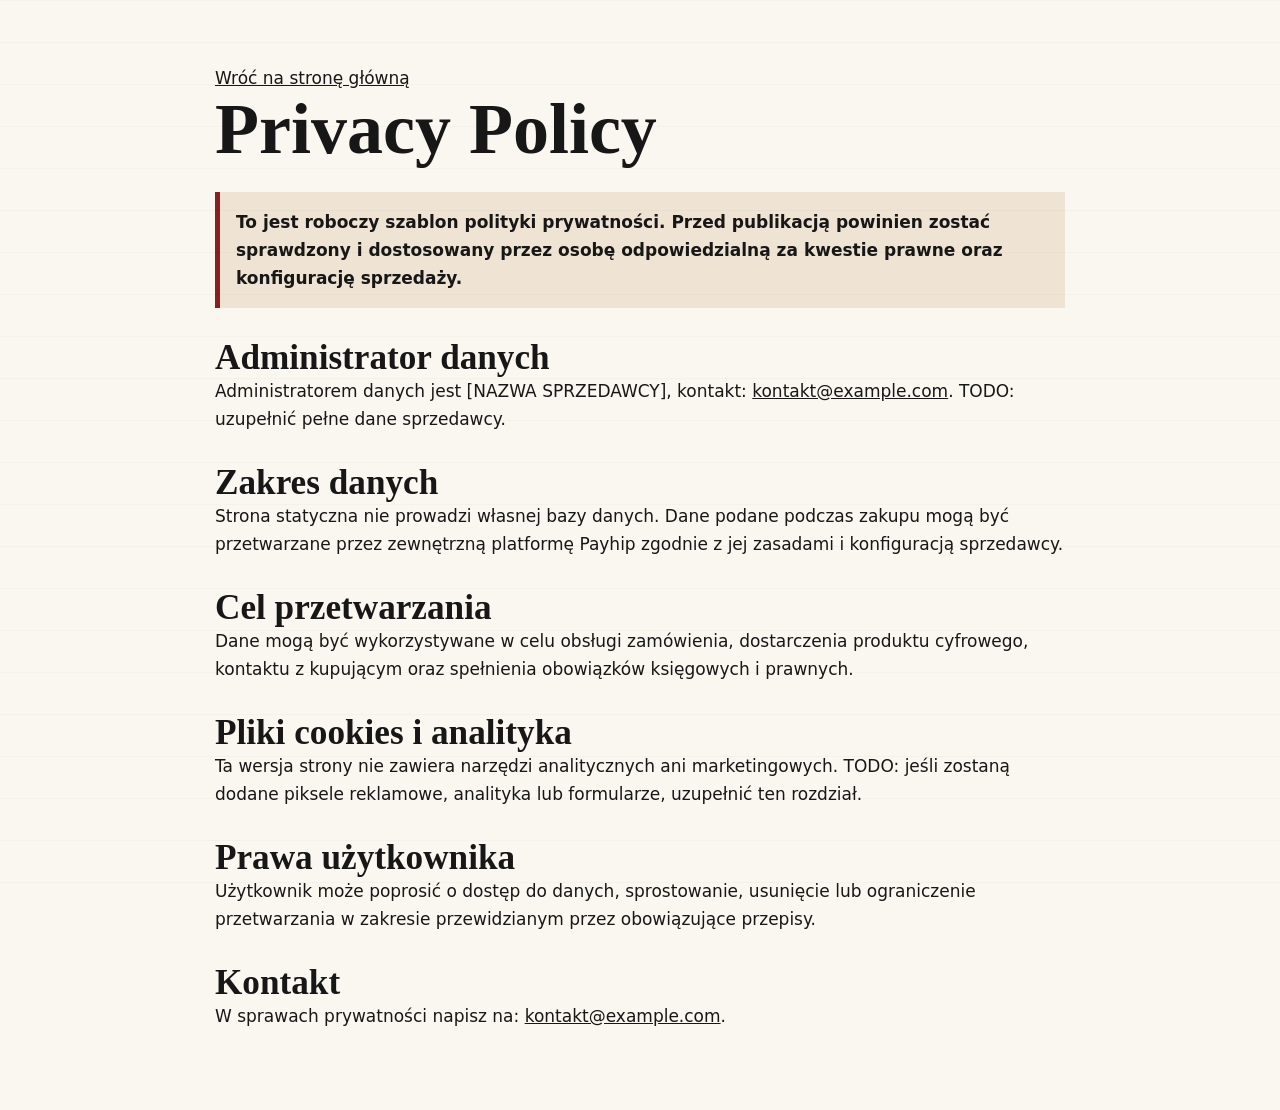
==== privacy.html @ 85f53e17 "Initial commit" ====
<!doctype html>
<html lang="pl">
  <head>
    <meta charset="utf-8">
    <meta name="viewport" content="width=device-width, initial-scale=1">
    <title>Privacy Policy | Nie idź bez planu</title>
    <meta name="description" content="Robocza polityka prywatności dla strony przedsprzedaży książki.">
    <link rel="stylesheet" href="styles.css">
  </head>
  <body>
    <main class="legal-page">
      <a href="index.html">Wróć na stronę główną</a>
      <h1>Privacy Policy</h1>
      <p class="notice">To jest roboczy szablon polityki prywatności. Przed publikacją powinien zostać sprawdzony i dostosowany przez osobę odpowiedzialną za kwestie prawne oraz konfigurację sprzedaży.</p>

      <!-- TODO: Replace placeholder seller data and review this draft with a qualified legal advisor before publication. -->
      <h2>Administrator danych</h2>
      <p>Administratorem danych jest [NAZWA SPRZEDAWCY], kontakt: <a href="mailto:kontakt@example.com">kontakt@example.com</a>. TODO: uzupełnić pełne dane sprzedawcy.</p>

      <h2>Zakres danych</h2>
      <p>Strona statyczna nie prowadzi własnej bazy danych. Dane podane podczas zakupu mogą być przetwarzane przez zewnętrzną platformę Payhip zgodnie z jej zasadami i konfiguracją sprzedawcy.</p>

      <h2>Cel przetwarzania</h2>
      <p>Dane mogą być wykorzystywane w celu obsługi zamówienia, dostarczenia produktu cyfrowego, kontaktu z kupującym oraz spełnienia obowiązków księgowych i prawnych.</p>

      <h2>Pliki cookies i analityka</h2>
      <p>Ta wersja strony nie zawiera narzędzi analitycznych ani marketingowych. TODO: jeśli zostaną dodane piksele reklamowe, analityka lub formularze, uzupełnić ten rozdział.</p>

      <h2>Prawa użytkownika</h2>
      <p>Użytkownik może poprosić o dostęp do danych, sprostowanie, usunięcie lub ograniczenie przetwarzania w zakresie przewidzianym przez obowiązujące przepisy.</p>

      <h2>Kontakt</h2>
      <p>W sprawach prywatności napisz na: <a href="mailto:kontakt@example.com">kontakt@example.com</a>.</p>
    </main>
  </body>
</html>
---- styles.css ----
:root {
  --bg: #faf7f0;
  --paper: #ffffff;
  --ink: #171717;
  --muted: #5e5a54;
  --line: #ded4c5;
  --accent: #8b1e1e;
  --accent-dark: #641414;
  --gold: #b88a44;
  --soft: #efe4d3;
  --shadow: 0 26px 70px rgba(23, 23, 23, 0.16);
  --section-y: clamp(3.5rem, 7vw, 6rem);
  --card-x: clamp(1.25rem, 5vw, 4.5rem);
}

* {
  box-sizing: border-box;
}

html {
  scroll-behavior: smooth;
  scroll-padding-top: 86px;
}

body {
  margin: 0;
  overflow-x: hidden;
  background: var(--bg);
  color: var(--ink);
  font-family: Inter, ui-sans-serif, system-ui, -apple-system, BlinkMacSystemFont, "Segoe UI", sans-serif;
  font-size: 17px;
  line-height: 1.65;
}

body::before {
  content: "";
  position: fixed;
  inset: 0;
  pointer-events: none;
  background-image: linear-gradient(rgba(23, 23, 23, 0.025) 1px, transparent 1px);
  background-size: 100% 42px;
}

a {
  color: inherit;
}

a:focus-visible,
button:focus-visible {
  outline: 3px solid var(--gold);
  outline-offset: 4px;
}

img {
  display: block;
  max-width: 100%;
  height: auto;
}

h1,
h2,
h3 {
  margin: 0;
  font-family: Georgia, "Times New Roman", serif;
  line-height: 1.05;
  letter-spacing: 0;
}

h1 {
  max-width: 850px;
  font-size: clamp(2.85rem, 7.4vw, 6.25rem);
}

.hero h1 {
  font-size: clamp(3.2rem, 7vw, 7rem);
  line-height: 0.95;
}

h2 {
  max-width: 880px;
  font-size: clamp(2rem, 4.7vw, 3.85rem);
}

h3 {
  font-size: clamp(1.35rem, 3vw, 2rem);
}

p {
  margin: 0 0 1rem;
  overflow-wrap: break-word;
}

.site-header {
  position: sticky;
  top: 0;
  z-index: 10;
  display: flex;
  align-items: center;
  justify-content: space-between;
  gap: 0.8rem;
  padding: 0.78rem clamp(1rem, 4vw, 3rem);
  border-bottom: 1px solid rgba(23, 23, 23, 0.1);
  background: rgba(250, 247, 240, 0.96);
  backdrop-filter: blur(12px);
}

.brand {
  flex: 0 0 auto;
  max-width: min(52vw, 260px);
  font-size: clamp(0.9rem, 3.5vw, 1rem);
  font-weight: 800;
  text-decoration: none;
  white-space: nowrap;
}

.nav {
  display: flex;
  gap: clamp(0.65rem, 2.2vw, 1.2rem);
  min-width: 0;
  max-width: 100%;
  overflow-x: auto;
  color: var(--muted);
  font-size: clamp(0.82rem, 2.4vw, 0.95rem);
  scrollbar-width: none;
}

.nav a {
  flex: 0 0 auto;
  text-decoration: none;
}

.nav a:hover,
.nav a:focus-visible {
  color: var(--accent);
}

.section {
  width: min(1120px, calc(100% - 2rem));
  margin: 0 auto;
  padding: var(--section-y) 0;
}

.hero {
  display: grid;
  gap: clamp(2rem, 5vw, 4.5rem);
  min-height: calc(92svh - 68px);
  align-items: center;
  padding-top: clamp(2.4rem, 6vw, 4rem);
  padding-bottom: clamp(3rem, 7vw, 5rem);
}

.hero__lead {
  max-width: 720px;
  margin-top: 1.2rem;
  font-size: clamp(1.08rem, 2vw, 1.34rem);
  color: #34302c;
}

.hero__cover {
  justify-self: center;
  width: min(78vw, 390px);
  padding: 0.7rem;
  background: var(--paper);
  box-shadow: 0 20px 48px rgba(23, 23, 23, 0.14);
  transform: rotate(-1.5deg);
}

.eyebrow {
  margin-bottom: 0.85rem;
  color: var(--accent);
  font-size: 0.78rem;
  font-weight: 850;
  letter-spacing: 0.1em;
  text-transform: uppercase;
}

.button-row,
.preview__action {
  display: flex;
  flex-direction: column;
  gap: 0.8rem;
  margin-top: 1.5rem;
}

.button {
  display: inline-flex;
  width: 100%;
  min-height: 54px;
  align-items: center;
  justify-content: center;
  padding: 0.9rem 1.25rem;
  border: 2px solid var(--accent);
  font-weight: 850;
  text-align: center;
  text-decoration: none;
  overflow-wrap: anywhere;
  transition: transform 160ms ease, background-color 160ms ease, border-color 160ms ease, color 160ms ease;
}

.button:hover {
  transform: translateY(-2px);
}

.button--primary {
  background: var(--accent);
  color: #fff;
}

.button--primary:hover {
  background: var(--accent-dark);
  border-color: var(--accent-dark);
}

.button--secondary {
  background: transparent;
  color: var(--accent);
}

.button--secondary:hover {
  background: var(--soft);
}

.button--wide {
  width: 100%;
  margin-top: 1.5rem;
}

.small-note {
  margin-top: 0.8rem;
  color: var(--muted);
  font-size: 0.95rem;
}

.hero-note {
  max-width: 620px;
  padding: 0.8rem 1rem;
  background: rgba(239, 228, 211, 0.72);
  border-left: 4px solid var(--accent);
}

.section-heading {
  max-width: 850px;
  margin-bottom: clamp(1.5rem, 4vw, 2.4rem);
}

.section-heading p:not(.eyebrow) {
  margin-top: 1.2rem;
  color: #3f3a35;
  font-size: 1.1rem;
}

.two-column,
.split-band,
.bonus,
.author,
.preview {
  display: grid;
  gap: clamp(1.5rem, 4vw, 3rem);
}

.question-panel p {
  margin-bottom: 0.75rem;
  font-weight: 750;
}

.check-list,
.feature-list {
  margin: 0;
  padding: 0;
  list-style: none;
}

.check-list li,
.feature-list li {
  position: relative;
  padding: 0.85rem 0 0.85rem 2rem;
  border-bottom: 1px solid var(--line);
}

.check-list li::before,
.feature-list li::before {
  content: "";
  position: absolute;
  top: 1.35rem;
  left: 0;
  width: 0.72rem;
  height: 0.72rem;
  background: var(--accent);
}

.split-band,
.preview,
.offer,
.bonus,
.author,
.final-cta {
  width: min(1180px, calc(100% - 2rem));
  overflow: hidden;
  padding-right: var(--card-x);
  padding-left: var(--card-x);
  background: var(--paper);
  border: 1px solid var(--line);
  box-shadow: 0 12px 35px rgba(23, 23, 23, 0.06);
}

.statement-box {
  padding: clamp(1.25rem, 3vw, 2rem);
  background: var(--soft);
  border-left: 6px solid var(--accent);
}

.inline-cta {
  margin-top: 1.3rem;
}

.outcomes-grid,
.offer-grid {
  display: grid;
  gap: clamp(0.85rem, 2vw, 1.25rem);
}

.outcome {
  padding: 1.2rem 1.1rem 1.2rem 0;
  border-top: 1px solid var(--line);
}

.outcome strong,
.outcome span {
  display: block;
}

.outcome strong {
  margin-bottom: 0.35rem;
  font-size: 1.08rem;
}

.outcome span {
  color: var(--muted);
}

.toc-section {
  border-top: 2px solid var(--ink);
  border-bottom: 2px solid var(--ink);
}

.toc-list {
  display: grid;
  gap: 0;
  counter-reset: toc;
  margin: 0;
  padding: 0;
  list-style: none;
}

.toc-list li {
  counter-increment: toc;
  display: grid;
  grid-template-columns: 2.6rem minmax(0, 1fr);
  gap: 0.85rem;
  padding: 1rem 0;
  border-top: 1px solid var(--line);
  font-size: clamp(1rem, 2vw, 1.12rem);
}

.toc-list li::before {
  content: counter(toc, decimal-leading-zero);
  color: var(--accent);
  font-weight: 850;
  letter-spacing: 0.04em;
}

blockquote {
  margin: 1.2rem 0 0;
  padding-left: 1rem;
  border-left: 5px solid var(--accent);
  color: #312b26;
  font-family: Georgia, "Times New Roman", serif;
  font-size: clamp(1.15rem, 2.5vw, 1.35rem);
  line-height: 1.35;
}

.preview__action {
  align-content: center;
  align-self: center;
  width: 100%;
}

.preview {
  padding-top: clamp(2.5rem, 5vw, 4rem);
  padding-bottom: clamp(2.5rem, 5vw, 4rem);
}

.price-panel {
  padding: clamp(1.25rem, 3vw, 2rem);
  background: var(--soft);
}

.price-row {
  display: grid;
  gap: 0.2rem;
  padding: 0.75rem 0;
  border-bottom: 1px solid rgba(23, 23, 23, 0.14);
}

.price-row:first-child {
  padding-top: 0;
}

.price-row span {
  color: var(--muted);
  font-size: 0.82rem;
  font-weight: 850;
  letter-spacing: 0.06em;
  text-transform: uppercase;
}

.label {
  display: block;
  color: var(--muted);
  font-size: 0.85rem;
  font-weight: 800;
  letter-spacing: 0.08em;
  text-transform: uppercase;
}

.price-panel strong {
  display: block;
  margin: 0;
  color: var(--accent);
  font-size: clamp(1.35rem, 3vw, 2rem);
  line-height: 1.15;
}

.details-list {
  margin: 0;
}

.details-list div {
  display: grid;
  gap: 0.2rem;
  padding: 0.85rem 0;
  border-bottom: 1px solid var(--line);
}

.details-list dt {
  color: var(--muted);
  font-weight: 850;
}

.details-list dd {
  margin: 0;
}

.todo {
  color: var(--accent);
  font-size: 0.92rem;
}

.transparency-note {
  margin: 1.4rem 0 0;
  padding: 0.95rem 1rem;
  background: rgba(250, 247, 240, 0.8);
  border: 1px solid var(--line);
  color: #3f3a35;
}

.presale-steps {
  margin-top: clamp(1.5rem, 4vw, 2.25rem);
  padding-top: clamp(1.25rem, 3vw, 1.75rem);
  border-top: 1px solid var(--line);
}

.presale-steps h3 {
  margin-bottom: 0.85rem;
  font-family: Inter, ui-sans-serif, system-ui, -apple-system, BlinkMacSystemFont, "Segoe UI", sans-serif;
  font-size: 1.08rem;
  font-weight: 900;
}

.presale-steps ol {
  display: grid;
  gap: 0.75rem;
  margin: 0;
  padding: 0;
  list-style: none;
  counter-reset: steps;
}

.presale-steps li {
  counter-increment: steps;
  display: grid;
  grid-template-columns: 2.1rem minmax(0, 1fr);
  gap: 0.8rem;
  align-items: start;
}

.presale-steps li::before {
  content: counter(steps);
  display: grid;
  width: 2.1rem;
  height: 2.1rem;
  place-items: center;
  background: var(--accent);
  color: #fff;
  font-weight: 900;
}

.author-mark {
  display: grid;
  width: 92px;
  height: 92px;
  place-items: center;
  background: var(--accent);
  color: #fff;
  font-family: Georgia, "Times New Roman", serif;
  font-size: 3rem;
  line-height: 1;
}

.author-card {
  align-self: stretch;
  display: flex;
  flex-direction: column;
  justify-content: space-between;
  gap: 1.4rem;
  min-height: 230px;
  padding: clamp(1.25rem, 3vw, 2rem);
  background: var(--soft);
  border-left: 6px solid var(--accent);
}

.author-card p {
  margin: 0;
  font-family: Georgia, "Times New Roman", serif;
  font-size: clamp(1.2rem, 2.5vw, 1.55rem);
  line-height: 1.28;
}

.author-card span {
  color: var(--accent);
  font-size: 0.78rem;
  font-weight: 850;
  letter-spacing: 0.1em;
  text-transform: uppercase;
}

.faq {
  padding-bottom: clamp(2.5rem, 5vw, 4rem);
}

.faq-list {
  border-top: 1px solid var(--line);
}

.faq-item {
  border-bottom: 1px solid var(--line);
}

.faq-question {
  position: relative;
  width: 100%;
  padding: 1.15rem 2.6rem 1.15rem 0;
  border: 0;
  background: transparent;
  color: var(--ink);
  cursor: pointer;
  font: inherit;
  font-weight: 850;
  line-height: 1.35;
  text-align: left;
  overflow-wrap: anywhere;
}

.faq-question::after {
  content: "+";
  position: absolute;
  top: 1.05rem;
  right: 0.2rem;
  color: var(--accent);
  font-size: 1.5rem;
  line-height: 1;
}

.faq-question[aria-expanded="true"]::after {
  content: "-";
}

.faq-answer {
  display: none;
  max-width: 820px;
  padding: 0 0 1.1rem;
  color: var(--muted);
}

.faq-item.is-open .faq-answer {
  display: block;
}

.final-cta {
  text-align: center;
  padding-top: clamp(2.5rem, 5vw, 4rem);
  padding-bottom: clamp(2.5rem, 5vw, 4rem);
}

.final-cta h2,
.final-cta p {
  margin-right: auto;
  margin-left: auto;
}

.final-cta p {
  max-width: 650px;
  margin-top: 1rem;
  color: #3f3a35;
  font-size: 1.15rem;
}

.final-cta .button {
  margin-top: 1.25rem;
}

.site-footer {
  display: grid;
  gap: 0.9rem;
  width: min(1120px, calc(100% - 2rem));
  margin: 0 auto;
  padding: 2.4rem 0;
  color: var(--muted);
  font-size: 0.95rem;
}

.site-footer nav {
  display: flex;
  flex-wrap: wrap;
  gap: 0.9rem;
}

.site-footer a {
  color: var(--ink);
}

.legal-page {
  width: min(850px, calc(100% - 2rem));
  margin: 0 auto;
  padding: 4rem 0;
}

.legal-page h1 {
  margin-bottom: 1.5rem;
  font-size: clamp(2.4rem, 8vw, 4.5rem);
}

.legal-page h2 {
  margin-top: 2rem;
  font-size: clamp(1.5rem, 5vw, 2.2rem);
}

.notice {
  padding: 1rem;
  background: var(--soft);
  border-left: 5px solid var(--accent);
  font-weight: 700;
}

@media (min-width: 680px) {
  .button-row {
    flex-direction: row;
    align-items: center;
  }

  .button {
    width: auto;
    min-width: 220px;
  }

  .outcomes-grid {
    grid-template-columns: repeat(2, 1fr);
  }
}

@media (min-width: 900px) {
  .hero {
    grid-template-columns: minmax(0, 1fr) 430px;
    align-items: center;
  }

  .hero__cover {
    width: min(100%, 430px);
    justify-self: end;
    align-self: center;
  }

  .two-column,
  .split-band,
  .bonus,
  .author,
  .preview,
  .offer-grid {
    grid-template-columns: minmax(0, 1.25fr) minmax(280px, 0.75fr);
    align-items: start;
  }

  .button--wide {
    width: auto;
  }

  .details-list div {
    grid-template-columns: 170px 1fr;
  }
}

@media (max-width: 520px) {
  :root {
    --section-y: clamp(2.75rem, 12vw, 3.5rem);
    --card-x: 1rem;
  }

  .site-header {
    align-items: flex-start;
    flex-direction: column;
    gap: 0.45rem;
  }

  .nav {
    width: 100%;
    padding-bottom: 0.1rem;
  }

  .hero {
    min-height: auto;
    gap: 1.75rem;
    padding-top: 2rem;
  }

  .hero h1 {
    font-size: clamp(2.55rem, 15vw, 3.35rem);
    line-height: 0.98;
  }

  .hero__lead {
    font-size: 1.04rem;
  }

  .hero__cover {
    width: min(72vw, 285px);
    padding: 0.45rem;
    transform: rotate(-0.8deg);
  }

  .hero-note {
    max-width: none;
    width: 100%;
  }

  .split-band,
  .preview,
  .offer,
  .bonus,
  .author,
  .final-cta {
    width: min(100% - 1rem, 1180px);
  }

  .statement-box,
  .price-panel,
  .author-card {
    padding: 1rem;
  }

  .toc-list li {
    grid-template-columns: 2.25rem minmax(0, 1fr);
    gap: 0.65rem;
  }

  .faq-question {
    padding-right: 2rem;
  }

  .final-cta p {
    font-size: 1rem;
  }
}
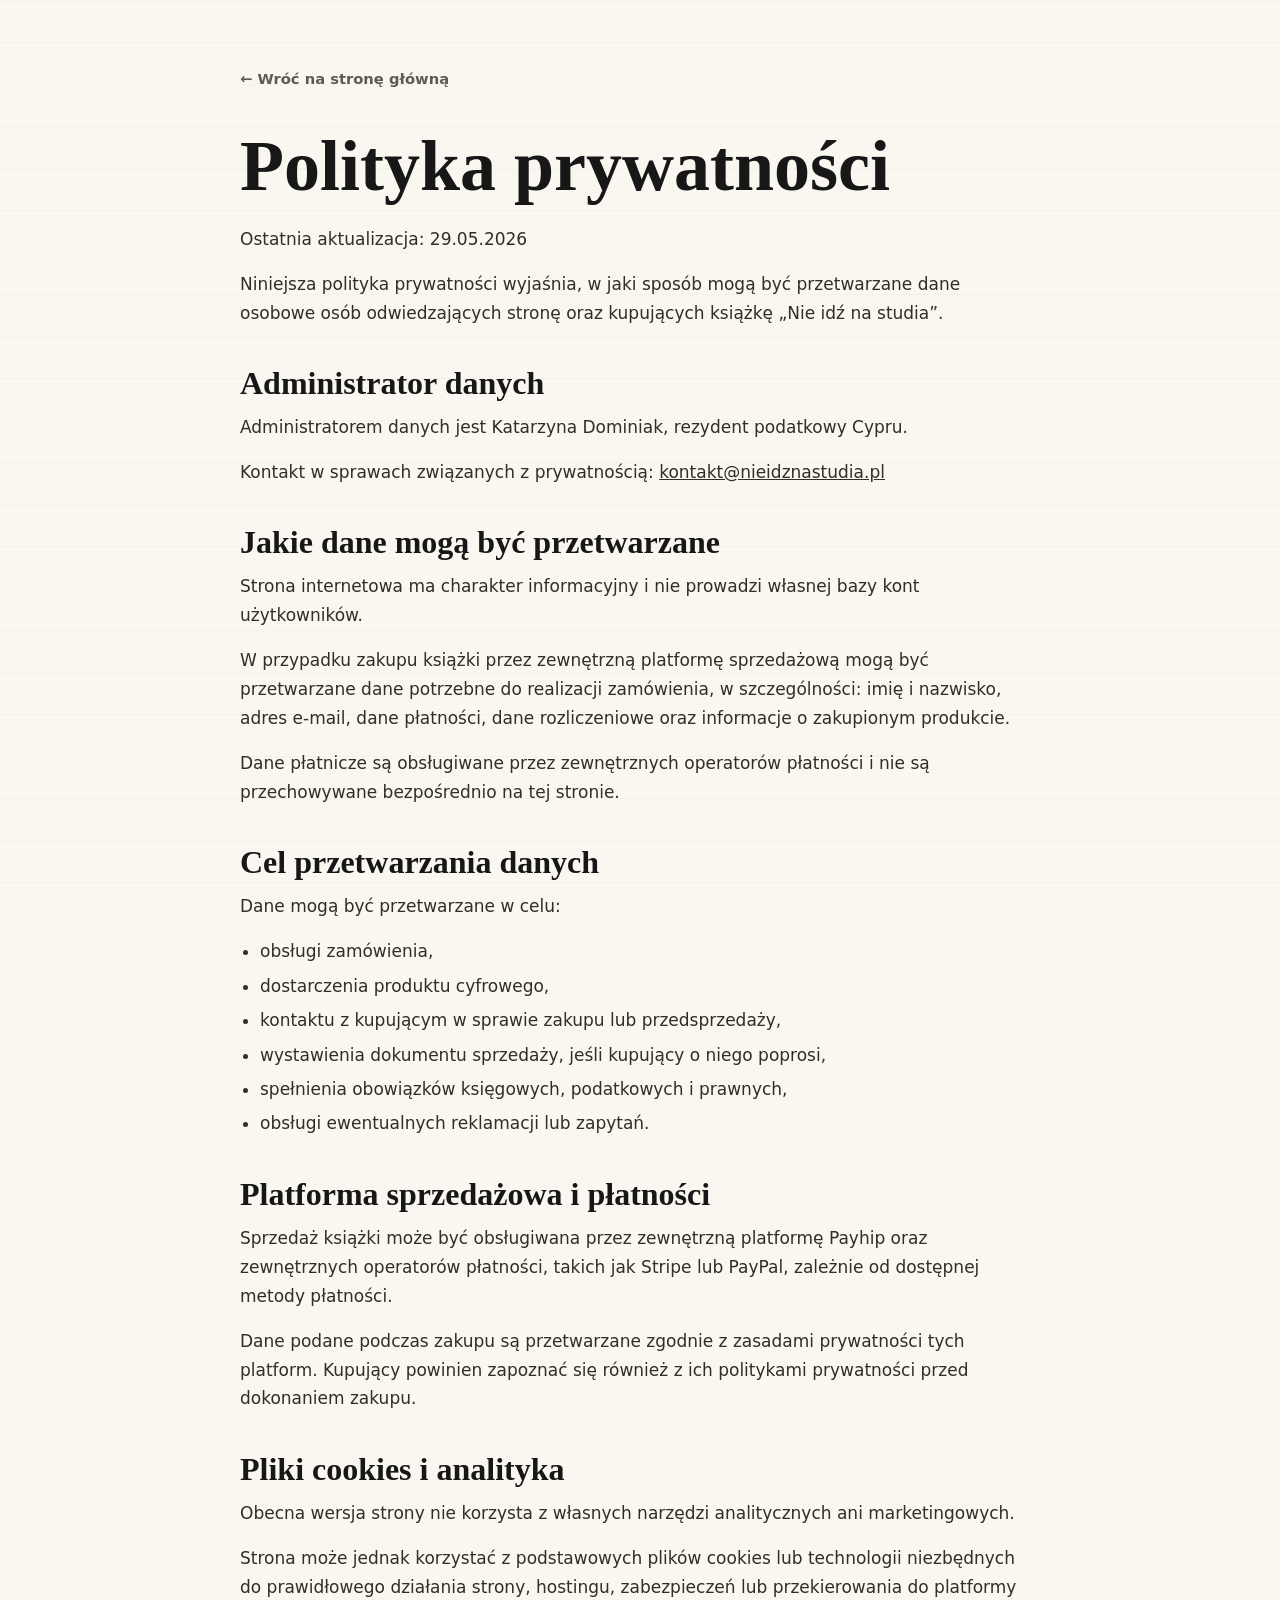
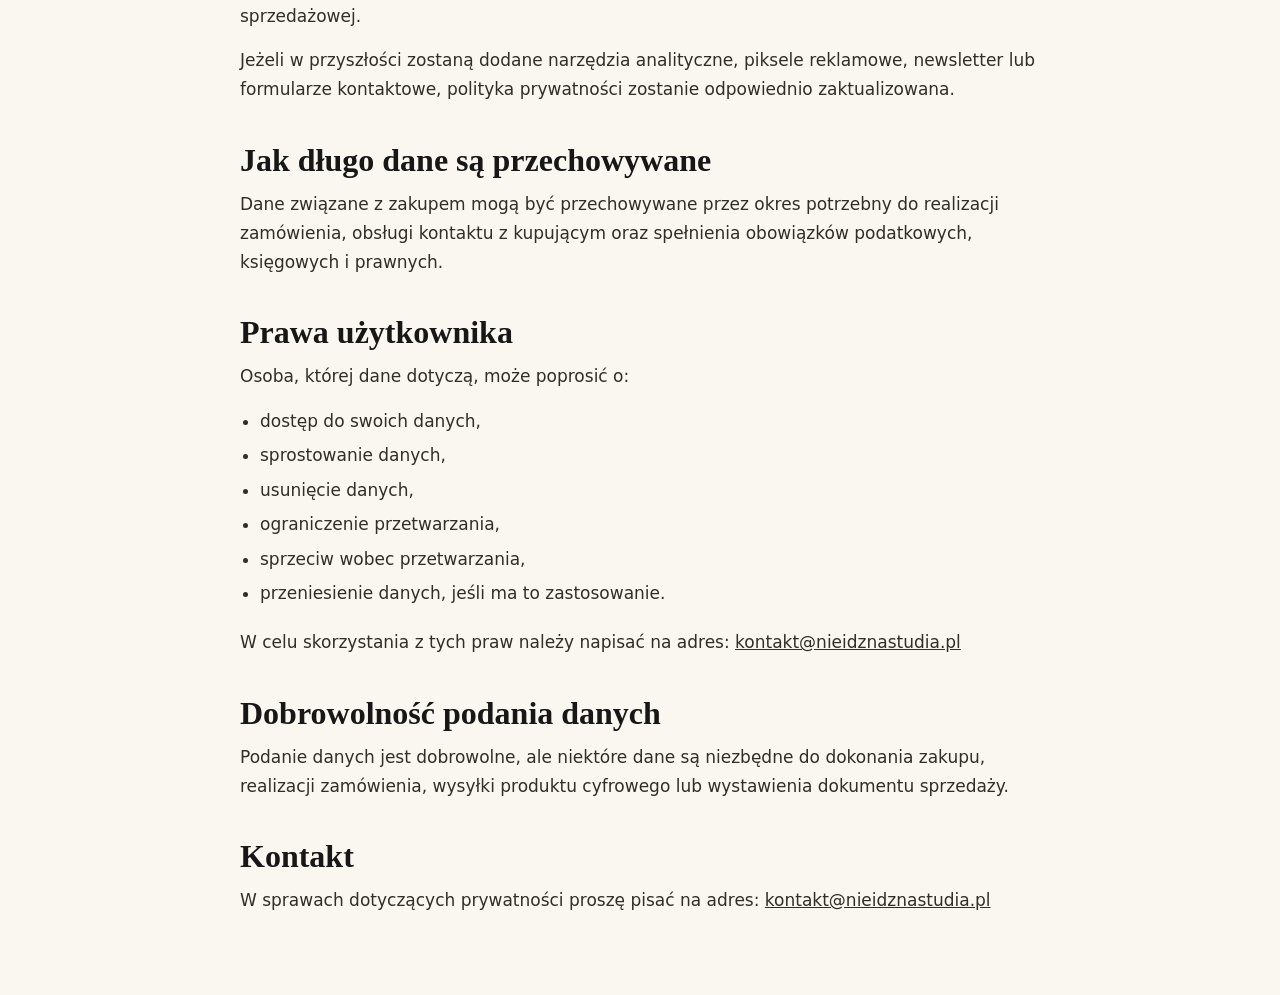
==== commit f3816b09: "Polish landing page and legal pages" ====
--- a/privacy.html
+++ b/privacy.html
@@ -3,34 +3,66 @@
   <head>
     <meta charset="utf-8">
     <meta name="viewport" content="width=device-width, initial-scale=1">
-    <title>Privacy Policy | Nie idź bez planu</title>
-    <meta name="description" content="Robocza polityka prywatności dla strony przedsprzedaży książki.">
+    <title>Polityka prywatności | Nie idź bez planu</title>
+    <meta name="description" content="Polityka prywatności strony i przedsprzedaży książki Nie idź na studia.">
     <link rel="stylesheet" href="styles.css">
   </head>
   <body>
     <main class="legal-page">
-      <a href="index.html">Wróć na stronę główną</a>
-      <h1>Privacy Policy</h1>
-      <p class="notice">To jest roboczy szablon polityki prywatności. Przed publikacją powinien zostać sprawdzony i dostosowany przez osobę odpowiedzialną za kwestie prawne oraz konfigurację sprzedaży.</p>
+      <a class="legal-back" href="index.html">← Wróć na stronę główną</a>
+      <h1>Polityka prywatności</h1>
+      <p>Ostatnia aktualizacja: 29.05.2026</p>
+      <p>Niniejsza polityka prywatności wyjaśnia, w jaki sposób mogą być przetwarzane dane osobowe osób odwiedzających stronę oraz kupujących książkę „Nie idź na studia”.</p>
 
-      <!-- TODO: Replace placeholder seller data and review this draft with a qualified legal advisor before publication. -->
       <h2>Administrator danych</h2>
-      <p>Administratorem danych jest [NAZWA SPRZEDAWCY], kontakt: <a href="mailto:kontakt@example.com">kontakt@example.com</a>. TODO: uzupełnić pełne dane sprzedawcy.</p>
+      <p>Administratorem danych jest Katarzyna Dominiak, rezydent podatkowy Cypru.</p>
+      <p>Kontakt w sprawach związanych z prywatnością: <a href="mailto:kontakt@nieidznastudia.pl">kontakt@nieidznastudia.pl</a></p>
 
-      <h2>Zakres danych</h2>
-      <p>Strona statyczna nie prowadzi własnej bazy danych. Dane podane podczas zakupu mogą być przetwarzane przez zewnętrzną platformę Payhip zgodnie z jej zasadami i konfiguracją sprzedawcy.</p>
+      <h2>Jakie dane mogą być przetwarzane</h2>
+      <p>Strona internetowa ma charakter informacyjny i nie prowadzi własnej bazy kont użytkowników.</p>
+      <p>W przypadku zakupu książki przez zewnętrzną platformę sprzedażową mogą być przetwarzane dane potrzebne do realizacji zamówienia, w szczególności: imię i nazwisko, adres e-mail, dane płatności, dane rozliczeniowe oraz informacje o zakupionym produkcie.</p>
+      <p>Dane płatnicze są obsługiwane przez zewnętrznych operatorów płatności i nie są przechowywane bezpośrednio na tej stronie.</p>
 
-      <h2>Cel przetwarzania</h2>
-      <p>Dane mogą być wykorzystywane w celu obsługi zamówienia, dostarczenia produktu cyfrowego, kontaktu z kupującym oraz spełnienia obowiązków księgowych i prawnych.</p>
+      <h2>Cel przetwarzania danych</h2>
+      <p>Dane mogą być przetwarzane w celu:</p>
+      <ul>
+        <li>obsługi zamówienia,</li>
+        <li>dostarczenia produktu cyfrowego,</li>
+        <li>kontaktu z kupującym w sprawie zakupu lub przedsprzedaży,</li>
+        <li>wystawienia dokumentu sprzedaży, jeśli kupujący o niego poprosi,</li>
+        <li>spełnienia obowiązków księgowych, podatkowych i prawnych,</li>
+        <li>obsługi ewentualnych reklamacji lub zapytań.</li>
+      </ul>
+
+      <h2>Platforma sprzedażowa i płatności</h2>
+      <p>Sprzedaż książki może być obsługiwana przez zewnętrzną platformę Payhip oraz zewnętrznych operatorów płatności, takich jak Stripe lub PayPal, zależnie od dostępnej metody płatności.</p>
+      <p>Dane podane podczas zakupu są przetwarzane zgodnie z zasadami prywatności tych platform. Kupujący powinien zapoznać się również z ich politykami prywatności przed dokonaniem zakupu.</p>
 
       <h2>Pliki cookies i analityka</h2>
-      <p>Ta wersja strony nie zawiera narzędzi analitycznych ani marketingowych. TODO: jeśli zostaną dodane piksele reklamowe, analityka lub formularze, uzupełnić ten rozdział.</p>
+      <p>Obecna wersja strony nie korzysta z własnych narzędzi analitycznych ani marketingowych.</p>
+      <p>Strona może jednak korzystać z podstawowych plików cookies lub technologii niezbędnych do prawidłowego działania strony, hostingu, zabezpieczeń lub przekierowania do platformy sprzedażowej.</p>
+      <p>Jeżeli w przyszłości zostaną dodane narzędzia analityczne, piksele reklamowe, newsletter lub formularze kontaktowe, polityka prywatności zostanie odpowiednio zaktualizowana.</p>
+
+      <h2>Jak długo dane są przechowywane</h2>
+      <p>Dane związane z zakupem mogą być przechowywane przez okres potrzebny do realizacji zamówienia, obsługi kontaktu z kupującym oraz spełnienia obowiązków podatkowych, księgowych i prawnych.</p>
 
       <h2>Prawa użytkownika</h2>
-      <p>Użytkownik może poprosić o dostęp do danych, sprostowanie, usunięcie lub ograniczenie przetwarzania w zakresie przewidzianym przez obowiązujące przepisy.</p>
+      <p>Osoba, której dane dotyczą, może poprosić o:</p>
+      <ul>
+        <li>dostęp do swoich danych,</li>
+        <li>sprostowanie danych,</li>
+        <li>usunięcie danych,</li>
+        <li>ograniczenie przetwarzania,</li>
+        <li>sprzeciw wobec przetwarzania,</li>
+        <li>przeniesienie danych, jeśli ma to zastosowanie.</li>
+      </ul>
+      <p>W celu skorzystania z tych praw należy napisać na adres: <a href="mailto:kontakt@nieidznastudia.pl">kontakt@nieidznastudia.pl</a></p>
+
+      <h2>Dobrowolność podania danych</h2>
+      <p>Podanie danych jest dobrowolne, ale niektóre dane są niezbędne do dokonania zakupu, realizacji zamówienia, wysyłki produktu cyfrowego lub wystawienia dokumentu sprzedaży.</p>
 
       <h2>Kontakt</h2>
-      <p>W sprawach prywatności napisz na: <a href="mailto:kontakt@example.com">kontakt@example.com</a>.</p>
+      <p>W sprawach dotyczących prywatności proszę pisać na adres: <a href="mailto:kontakt@nieidznastudia.pl">kontakt@nieidznastudia.pl</a></p>
     </main>
   </body>
 </html>
--- a/styles.css
+++ b/styles.css
@@ -9,8 +9,13 @@
   --gold: #b88a44;
   --soft: #efe4d3;
   --shadow: 0 26px 70px rgba(23, 23, 23, 0.16);
-  --section-y: clamp(3.5rem, 7vw, 6rem);
+  --section-y: clamp(2.75rem, 5.5vw, 4.75rem);
   --card-x: clamp(1.25rem, 5vw, 4.5rem);
+  --eyebrow-size: 0.78rem;
+  --section-title-size: clamp(1.95rem, 3.6vw, 3.2rem);
+  --section-title-line: 1.08;
+  --card-title-size: clamp(1.15rem, 1.8vw, 1.45rem);
+  --card-title-line: 1.22;
 }
 
 * {
@@ -51,6 +56,24 @@
   outline-offset: 4px;
 }
 
+.skip-link {
+  position: fixed;
+  top: 0.75rem;
+  left: 0.75rem;
+  z-index: 20;
+  padding: 0.65rem 0.9rem;
+  background: var(--ink);
+  color: #fff;
+  font-weight: 850;
+  text-decoration: none;
+  transform: translateY(calc(-100% - 1rem));
+  transition: transform 160ms ease;
+}
+
+.skip-link:focus-visible {
+  transform: translateY(0);
+}
+
 img {
   display: block;
   max-width: 100%;
@@ -72,22 +95,29 @@
 }
 
 .hero h1 {
-  font-size: clamp(3.2rem, 7vw, 7rem);
-  line-height: 0.95;
+  max-width: 780px;
+  font-size: clamp(2.75rem, 5.6vw, 5.25rem);
+  line-height: 1.02;
 }
 
 h2 {
   max-width: 880px;
-  font-size: clamp(2rem, 4.7vw, 3.85rem);
+  font-size: var(--section-title-size);
+  line-height: var(--section-title-line);
 }
 
 h3 {
-  font-size: clamp(1.35rem, 3vw, 2rem);
+  font-size: var(--card-title-size);
+  line-height: var(--card-title-line);
 }
 
 p {
   margin: 0 0 1rem;
   overflow-wrap: break-word;
+}
+
+.text-nowrap {
+  white-space: nowrap;
 }
 
 .site-header {
@@ -142,11 +172,15 @@
 
 .hero {
   display: grid;
-  gap: clamp(2rem, 5vw, 4.5rem);
-  min-height: calc(92svh - 68px);
+  gap: clamp(2rem, 4.5vw, 4rem);
+  min-height: auto;
   align-items: center;
-  padding-top: clamp(2.4rem, 6vw, 4rem);
-  padding-bottom: clamp(3rem, 7vw, 5rem);
+  padding-top: clamp(1.35rem, 3vw, 2.4rem);
+  padding-bottom: clamp(1.5rem, 3.5vw, 2.75rem);
+}
+
+.hero + .problem {
+  padding-top: clamp(1.9rem, 4vw, 3.4rem);
 }
 
 .hero__lead {
@@ -166,11 +200,12 @@
 }
 
 .eyebrow {
-  margin-bottom: 0.85rem;
+  margin-bottom: 0.8rem;
   color: var(--accent);
-  font-size: 0.78rem;
+  font-size: var(--eyebrow-size);
   font-weight: 850;
   letter-spacing: 0.1em;
+  line-height: 1.2;
   text-transform: uppercase;
 }
 
@@ -191,6 +226,7 @@
   padding: 0.9rem 1.25rem;
   border: 2px solid var(--accent);
   font-weight: 850;
+  line-height: 1.2;
   text-align: center;
   text-decoration: none;
   overflow-wrap: anywhere;
@@ -240,13 +276,18 @@
 
 .section-heading {
   max-width: 850px;
-  margin-bottom: clamp(1.5rem, 4vw, 2.4rem);
+  margin-bottom: clamp(1.45rem, 3.4vw, 2.25rem);
+}
+
+.section-heading h2 {
+  max-width: 840px;
 }
 
 .section-heading p:not(.eyebrow) {
-  margin-top: 1.2rem;
+  margin-top: 0.95rem;
   color: #3f3a35;
   font-size: 1.1rem;
+  line-height: 1.6;
 }
 
 .two-column,
@@ -261,6 +302,47 @@
 .question-panel p {
   margin-bottom: 0.75rem;
   font-weight: 750;
+}
+
+.problem .section-heading {
+  margin-bottom: clamp(1.45rem, 3.4vw, 2.25rem);
+}
+
+.problem h2 {
+  max-width: 800px;
+  font-size: var(--section-title-size);
+  line-height: var(--section-title-line);
+}
+
+.problem .two-column {
+  gap: clamp(2rem, 5vw, 4rem);
+  align-items: start;
+}
+
+.problem .two-column > div:first-child {
+  max-width: 680px;
+}
+
+.problem .two-column > div:first-child p {
+  margin-bottom: 1.15rem;
+  color: #312d29;
+  line-height: 1.72;
+}
+
+.question-panel {
+  padding-top: 0.15rem;
+}
+
+.question-panel p {
+  margin-bottom: 1rem;
+  color: #2f2a26;
+  line-height: 1.45;
+}
+
+.question-panel .check-list li {
+  padding-top: 0.95rem;
+  padding-bottom: 0.95rem;
+  line-height: 1.45;
 }
 
 .check-list,
@@ -309,6 +391,34 @@
   border-left: 6px solid var(--accent);
 }
 
+.statement-box h3 {
+  margin-bottom: 0.85rem;
+}
+
+.split-band {
+  padding-top: clamp(2.2rem, 4.5vw, 3.6rem);
+  padding-bottom: clamp(2.2rem, 4.5vw, 3.6rem);
+}
+
+.split-band h2 {
+  font-size: var(--section-title-size);
+  line-height: var(--section-title-line);
+}
+
+.split-band .feature-list li {
+  padding-top: 0.72rem;
+  padding-bottom: 0.72rem;
+  line-height: 1.48;
+}
+
+.split-band .statement-box {
+  padding: clamp(1.1rem, 2.5vw, 1.65rem);
+}
+
+.split-band + .section {
+  padding-top: clamp(2.3rem, 4.5vw, 3.7rem);
+}
+
 .inline-cta {
   margin-top: 1.3rem;
 }
@@ -331,7 +441,8 @@
 
 .outcome strong {
   margin-bottom: 0.35rem;
-  font-size: 1.08rem;
+  font-size: var(--card-title-size);
+  line-height: var(--card-title-line);
 }
 
 .outcome span {
@@ -386,8 +497,8 @@
 }
 
 .preview {
-  padding-top: clamp(2.5rem, 5vw, 4rem);
-  padding-bottom: clamp(2.5rem, 5vw, 4rem);
+  padding-top: clamp(2.25rem, 4.5vw, 3.6rem);
+  padding-bottom: clamp(2.25rem, 4.5vw, 3.6rem);
 }
 
 .price-panel {
@@ -451,11 +562,6 @@
   margin: 0;
 }
 
-.todo {
-  color: var(--accent);
-  font-size: 0.92rem;
-}
-
 .transparency-note {
   margin: 1.4rem 0 0;
   padding: 0.95rem 1rem;
@@ -473,7 +579,8 @@
 .presale-steps h3 {
   margin-bottom: 0.85rem;
   font-family: Inter, ui-sans-serif, system-ui, -apple-system, BlinkMacSystemFont, "Segoe UI", sans-serif;
-  font-size: 1.08rem;
+  font-size: 1.02rem;
+  line-height: 1.25;
   font-weight: 900;
 }
 
@@ -532,8 +639,8 @@
 .author-card p {
   margin: 0;
   font-family: Georgia, "Times New Roman", serif;
-  font-size: clamp(1.2rem, 2.5vw, 1.55rem);
-  line-height: 1.28;
+  font-size: var(--card-title-size);
+  line-height: var(--card-title-line);
 }
 
 .author-card span {
@@ -545,7 +652,7 @@
 }
 
 .faq {
-  padding-bottom: clamp(2.5rem, 5vw, 4rem);
+  padding-bottom: clamp(2.3rem, 4.5vw, 3.7rem);
 }
 
 .faq-list {
@@ -598,8 +705,8 @@
 
 .final-cta {
   text-align: center;
-  padding-top: clamp(2.5rem, 5vw, 4rem);
-  padding-bottom: clamp(2.5rem, 5vw, 4rem);
+  padding-top: clamp(2.3rem, 4.5vw, 3.7rem);
+  padding-bottom: clamp(2.3rem, 4.5vw, 3.7rem);
 }
 
 .final-cta h2,
@@ -640,19 +747,59 @@
 }
 
 .legal-page {
-  width: min(850px, calc(100% - 2rem));
+  width: min(800px, calc(100% - 2rem));
   margin: 0 auto;
   padding: 4rem 0;
+  text-align: left;
+}
+
+.legal-back {
+  display: inline-block;
+  margin-bottom: 2.6rem;
+  color: var(--muted);
+  font-size: 0.92rem;
+  font-weight: 750;
+  line-height: 1.3;
+  text-decoration: none;
+}
+
+.legal-back:hover,
+.legal-back:focus-visible {
+  color: var(--ink);
+  text-decoration: underline;
+  text-underline-offset: 0.22em;
 }
 
 .legal-page h1 {
-  margin-bottom: 1.5rem;
+  margin-bottom: 1.35rem;
   font-size: clamp(2.4rem, 8vw, 4.5rem);
+  line-height: 1.02;
 }
 
 .legal-page h2 {
-  margin-top: 2rem;
-  font-size: clamp(1.5rem, 5vw, 2.2rem);
+  margin-top: 2.35rem;
+  margin-bottom: 0.7rem;
+  font-size: clamp(1.45rem, 4vw, 2rem);
+  line-height: 1.15;
+}
+
+.legal-page p,
+.legal-page li {
+  color: #312d29;
+  line-height: 1.7;
+}
+
+.legal-page p {
+  margin-bottom: 1rem;
+}
+
+.legal-page ul {
+  margin: 0.45rem 0 1.25rem;
+  padding-left: 1.25rem;
+}
+
+.legal-page li + li {
+  margin-top: 0.35rem;
 }
 
 .notice {
@@ -709,9 +856,44 @@
   }
 }
 
+@media (max-width: 899px) {
+  :root {
+    --section-y: clamp(2.45rem, 7vw, 3.75rem);
+    --section-title-size: clamp(1.9rem, 6vw, 2.85rem);
+  }
+
+  .hero {
+    gap: clamp(1.6rem, 5vw, 2.4rem);
+    padding-top: clamp(0.9rem, 3vw, 1.5rem);
+  }
+
+  .hero h1 {
+    max-width: 760px;
+    font-size: clamp(2.2rem, 7vw, 3.4rem);
+    line-height: 1.04;
+  }
+
+  .hero__lead {
+    max-width: 680px;
+  }
+
+  .hero__cover {
+    width: min(58vw, 330px);
+  }
+
+  .section-heading {
+    margin-bottom: clamp(1.3rem, 4vw, 2rem);
+  }
+
+  .problem .two-column {
+    gap: clamp(1.4rem, 5vw, 2.5rem);
+  }
+}
+
 @media (max-width: 520px) {
   :root {
-    --section-y: clamp(2.75rem, 12vw, 3.5rem);
+    --section-y: clamp(2.15rem, 9vw, 2.85rem);
+    --section-title-size: clamp(1.68rem, 7.2vw, 2.25rem);
     --card-x: 1rem;
   }
 
@@ -723,28 +905,49 @@
 
   .nav {
     width: 100%;
+    gap: 0.9rem;
     padding-bottom: 0.1rem;
   }
 
   .hero {
     min-height: auto;
-    gap: 1.75rem;
-    padding-top: 2rem;
+    gap: 1.35rem;
+    padding-top: 0.75rem;
+    padding-bottom: 1.25rem;
   }
 
   .hero h1 {
-    font-size: clamp(2.55rem, 15vw, 3.35rem);
-    line-height: 0.98;
+    max-width: 100%;
+    font-size: clamp(1.82rem, 8vw, 2.3rem);
+    line-height: 1.06;
   }
 
   .hero__lead {
-    font-size: 1.04rem;
+    margin-top: 1rem;
+    font-size: 1rem;
+    line-height: 1.6;
   }
 
   .hero__cover {
-    width: min(72vw, 285px);
+    width: min(66vw, 260px);
     padding: 0.45rem;
     transform: rotate(-0.8deg);
+  }
+
+  .button-row,
+  .preview__action {
+    gap: 0.7rem;
+    margin-top: 1.2rem;
+  }
+
+  .button {
+    min-height: 52px;
+    padding: 0.82rem 1rem;
+  }
+
+  .small-note {
+    font-size: 0.92rem;
+    line-height: 1.55;
   }
 
   .hero-note {
@@ -767,6 +970,35 @@
     padding: 1rem;
   }
 
+  .split-band {
+    padding-top: 1.75rem;
+    padding-bottom: 1.75rem;
+  }
+
+  .preview,
+  .offer,
+  .bonus,
+  .author,
+  .final-cta {
+    padding-top: 1.9rem;
+    padding-bottom: 1.9rem;
+  }
+
+  .section-heading p:not(.eyebrow) {
+    font-size: 1rem;
+  }
+
+  .check-list li,
+  .feature-list li {
+    padding-left: 1.55rem;
+  }
+
+  .check-list li::before,
+  .feature-list li::before {
+    width: 0.58rem;
+    height: 0.58rem;
+  }
+
   .toc-list li {
     grid-template-columns: 2.25rem minmax(0, 1fr);
     gap: 0.65rem;
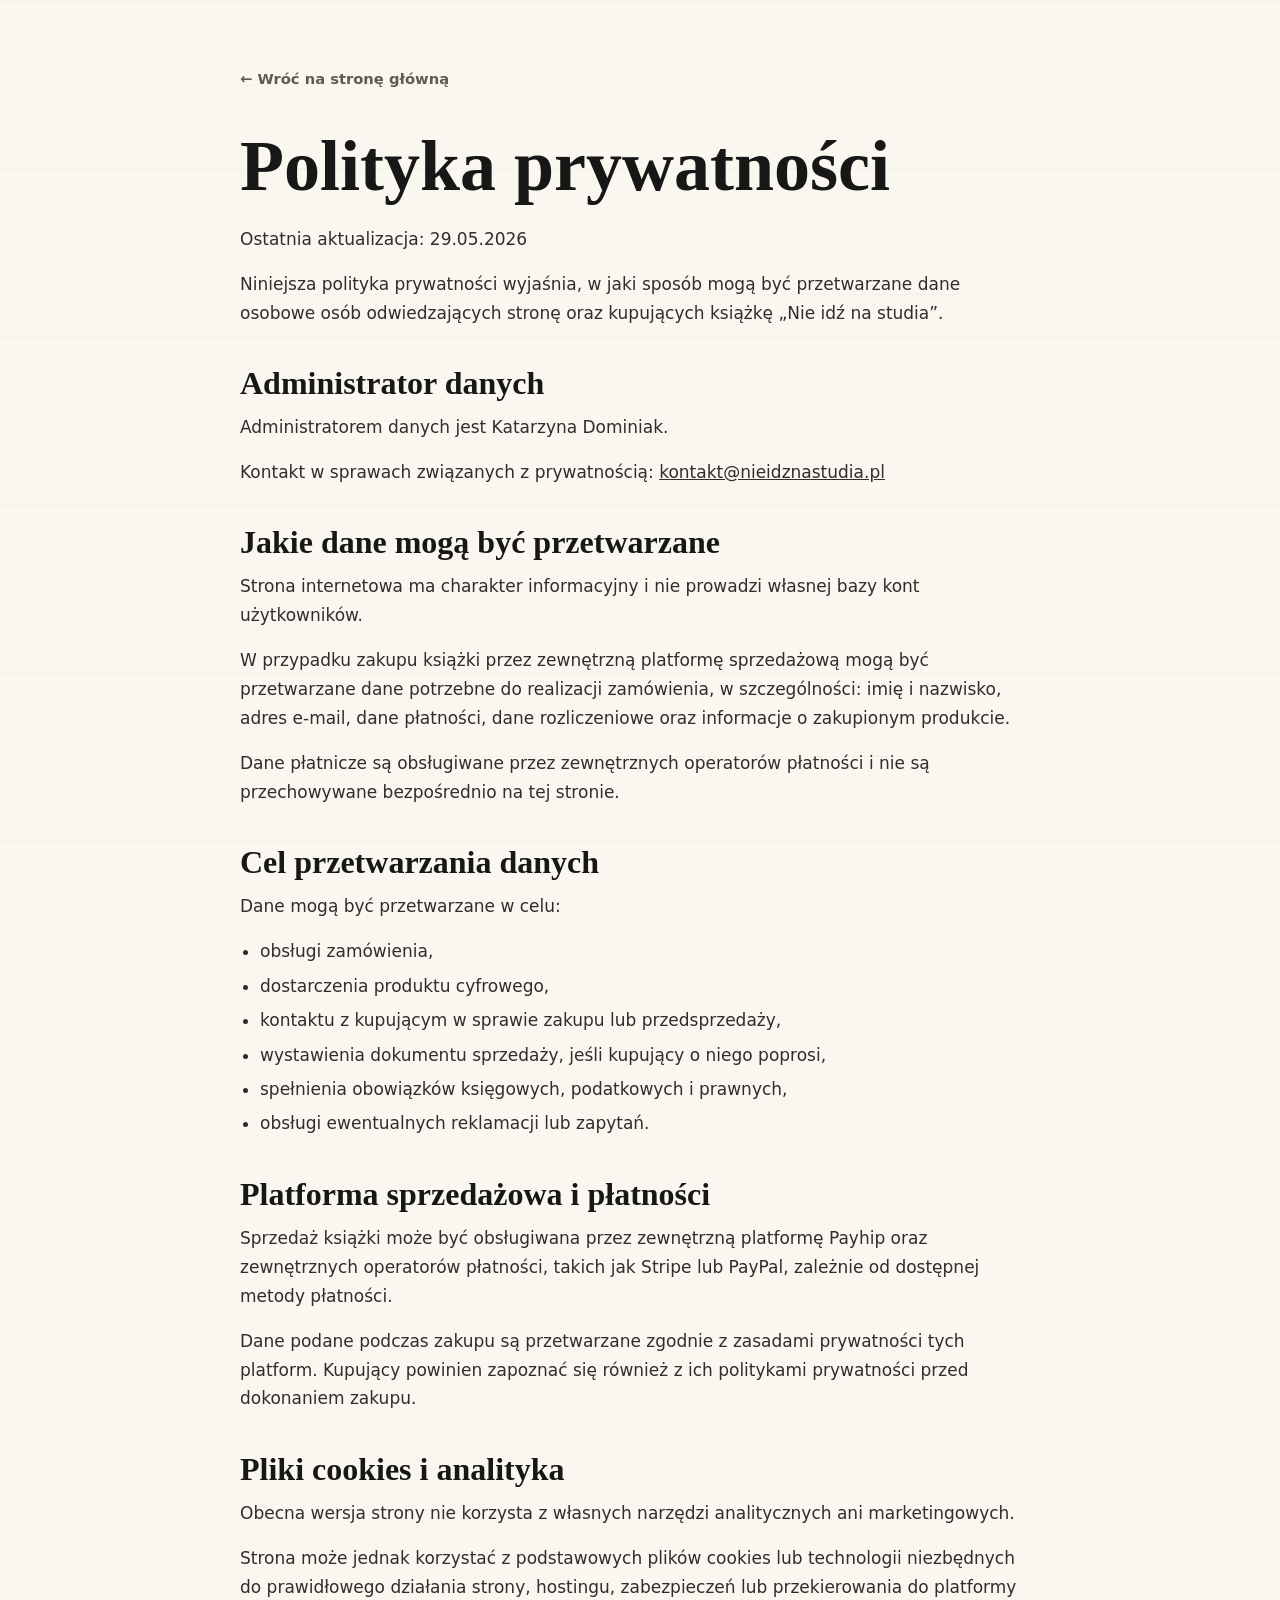
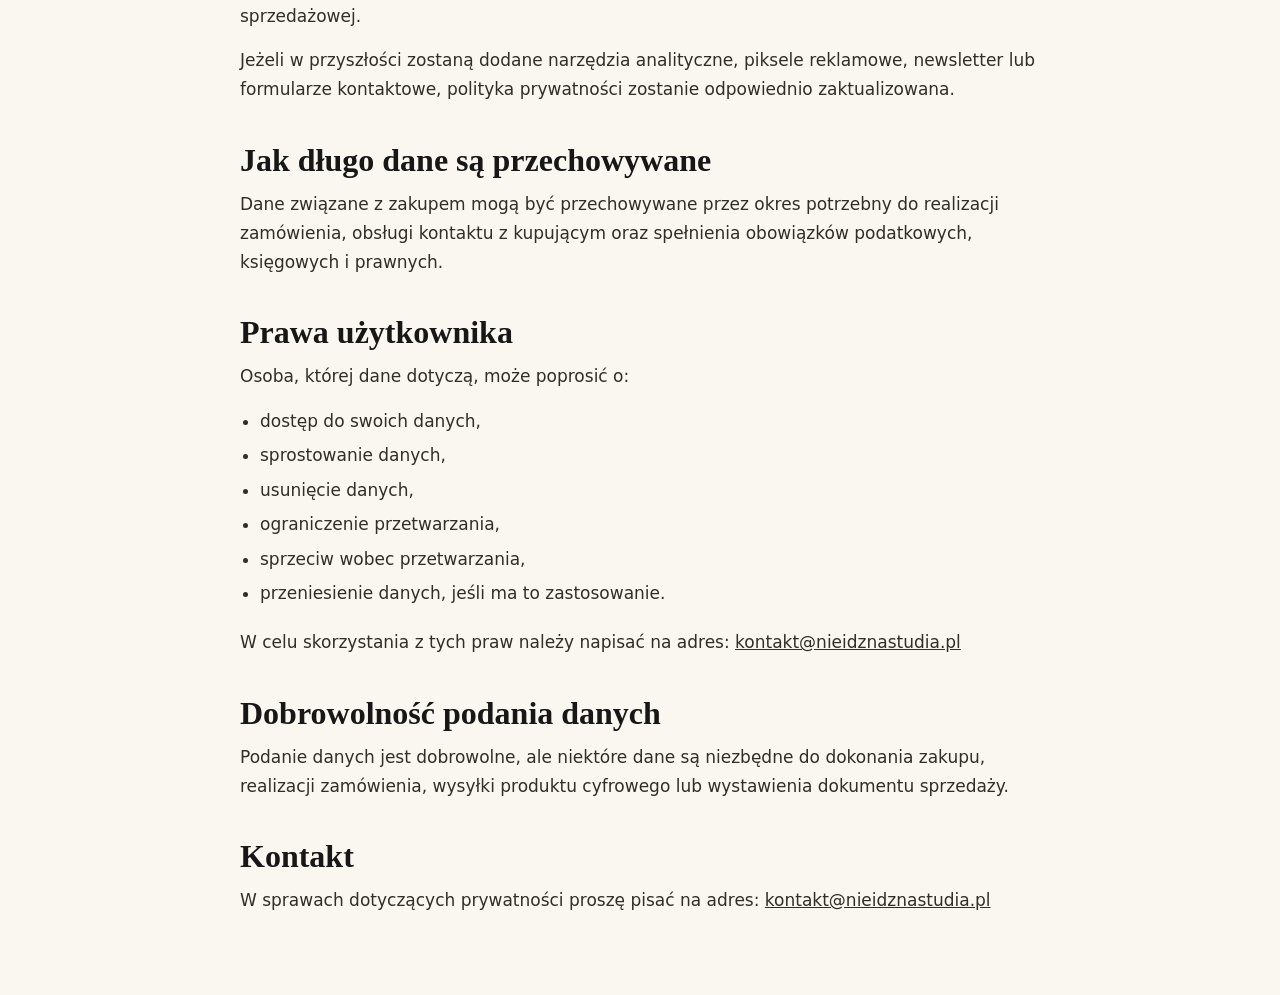
==== commit 9d20dfda: "Polish final publication text" ====
--- a/privacy.html
+++ b/privacy.html
@@ -15,7 +15,7 @@
       <p>Niniejsza polityka prywatności wyjaśnia, w jaki sposób mogą być przetwarzane dane osobowe osób odwiedzających stronę oraz kupujących książkę „Nie idź na studia”.</p>
 
       <h2>Administrator danych</h2>
-      <p>Administratorem danych jest Katarzyna Dominiak, rezydent podatkowy Cypru.</p>
+      <p>Administratorem danych jest Katarzyna Dominiak.</p>
       <p>Kontakt w sprawach związanych z prywatnością: <a href="mailto:kontakt@nieidznastudia.pl">kontakt@nieidznastudia.pl</a></p>
 
       <h2>Jakie dane mogą być przetwarzane</h2>
--- a/styles.css
+++ b/styles.css
@@ -95,9 +95,11 @@
 }
 
 .hero h1 {
-  max-width: 780px;
+  max-width: min(100%, 780px);
   font-size: clamp(2.75rem, 5.6vw, 5.25rem);
   line-height: 1.02;
+  overflow-wrap: normal;
+  text-wrap: balance;
 }
 
 h2 {
@@ -181,6 +183,11 @@
 
 .hero + .problem {
   padding-top: clamp(1.9rem, 4vw, 3.4rem);
+}
+
+.hero__content {
+  min-width: 0;
+  overflow: visible;
 }
 
 .hero__lead {
@@ -893,7 +900,7 @@
 @media (max-width: 520px) {
   :root {
     --section-y: clamp(2.15rem, 9vw, 2.85rem);
-    --section-title-size: clamp(1.68rem, 7.2vw, 2.25rem);
+    --section-title-size: clamp(1.62rem, 6.8vw, 2.12rem);
     --card-x: 1rem;
   }
 
@@ -918,8 +925,12 @@
 
   .hero h1 {
     max-width: 100%;
-    font-size: clamp(1.82rem, 8vw, 2.3rem);
+    font-size: clamp(1.78rem, 7.6vw, 2.2rem);
     line-height: 1.06;
+  }
+
+  .problem h2 {
+    line-height: 1.12;
   }
 
   .hero__lead {
